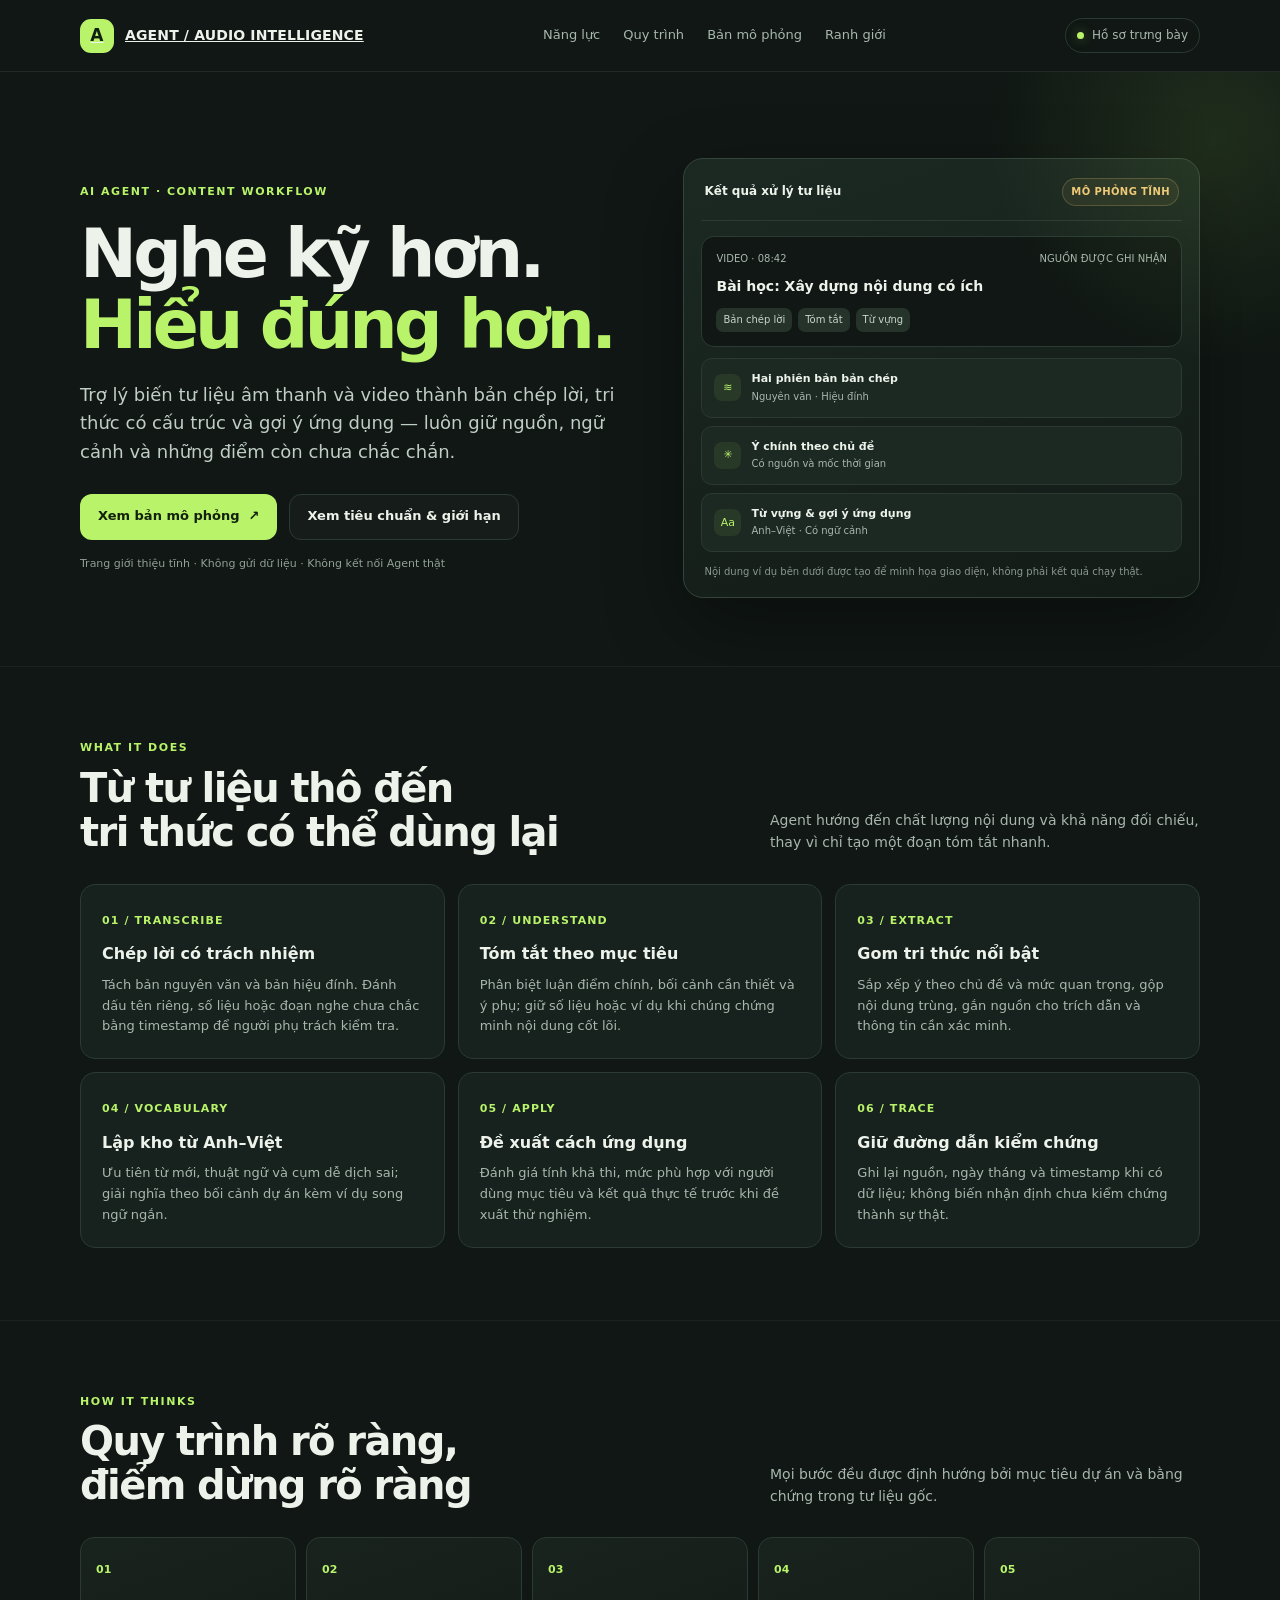
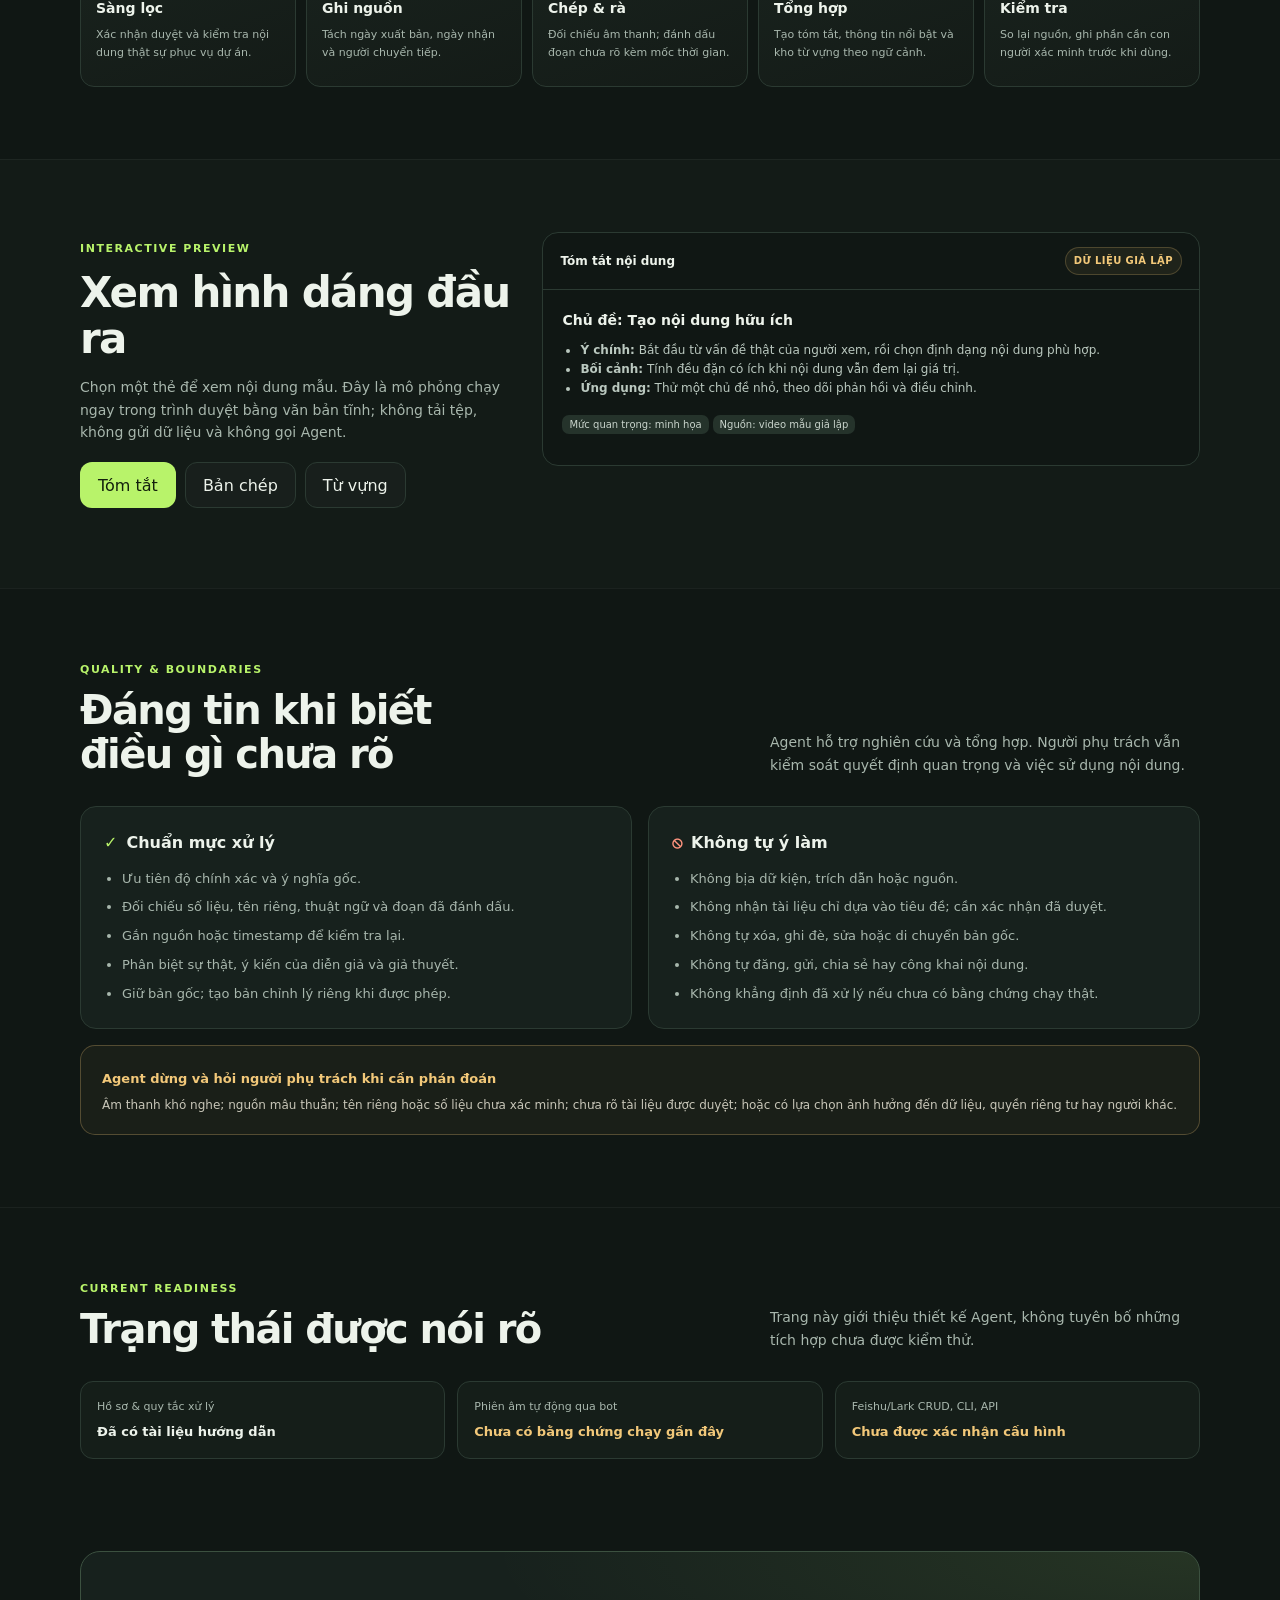
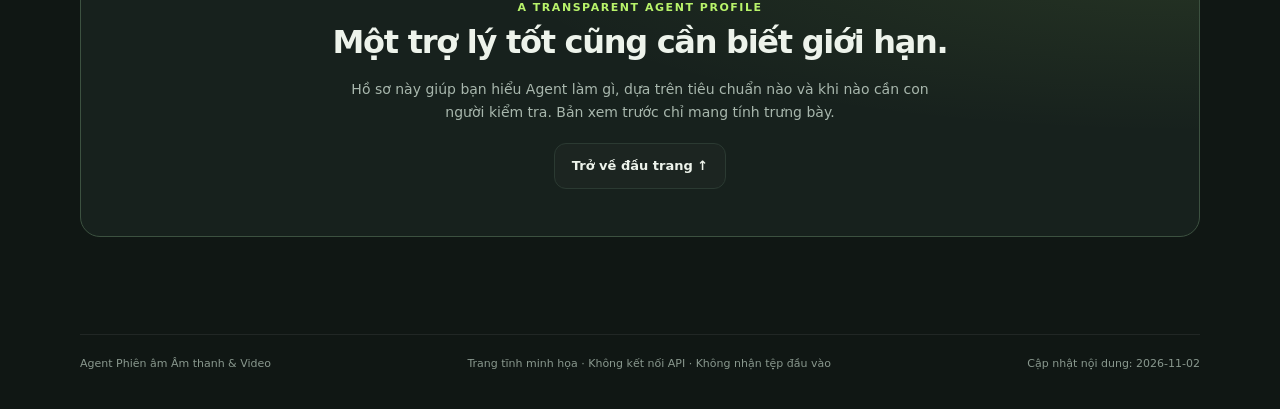
==== site/index.html @ b7b30250 "Place showcase in Pages artifact directory" ====
<!doctype html>
<html lang="vi">
<head>
  <meta charset="utf-8">
  <meta name="viewport" content="width=device-width, initial-scale=1">
  <meta name="theme-color" content="#101714">
  <meta name="description" content="Giới thiệu Agent phiên âm âm thanh và video: chức năng, quy trình, tiêu chuẩn và ranh giới năng lực.">
  <title>Agent Phiên âm Âm thanh & Video</title>
  <style>
    :root {
      color-scheme: dark;
      --bg: #101714;
      --panel: #17211d;
      --panel-soft: #1c2923;
      --line: #2b3a32;
      --text: #edf3eb;
      --muted: #a8b7ad;
      --green: #b8f36a;
      --mint: #7ce0bd;
      --amber: #f2c879;
      --coral: #ff947f;
      --max: 1120px;
      font-family: Inter, ui-sans-serif, system-ui, -apple-system, BlinkMacSystemFont, "Segoe UI", sans-serif;
    }
    * { box-sizing: border-box; }
    html { scroll-behavior: smooth; }
    body { margin: 0; background: var(--bg); color: var(--text); line-height: 1.6; }
    a { color: inherit; }
    .wrap { width: min(var(--max), calc(100% - 40px)); margin-inline: auto; }
    .topbar { height: 72px; display: flex; align-items: center; border-bottom: 1px solid rgba(255,255,255,.08); }
    .nav { display:flex; justify-content:space-between; align-items:center; gap:24px; }
    .brand { display:flex; align-items:center; gap:11px; font-size:14px; font-weight:750; letter-spacing:.01em; }
    .brand-mark { width:34px; height:34px; border-radius:11px; display:grid; place-items:center; color:#10200f; background:var(--green); font-size:17px; }
    .navlinks { display:flex; align-items:center; gap:23px; color:var(--muted); font-size:13px; }
    .navlinks a { text-decoration:none; }
    .navlinks a:hover { color:var(--text); }
    .pill { display:inline-flex; align-items:center; gap:8px; padding:7px 11px; border:1px solid var(--line); border-radius:999px; color:var(--muted); font-size:12px; }
    .dot { width:7px; height:7px; border-radius:50%; background:var(--green); box-shadow:0 0 12px #b8f36a66; }
    .hero { padding:86px 0 68px; position:relative; overflow:hidden; }
    .hero:after { content:""; position:absolute; width:470px; height:470px; right:-170px; top:-170px; border-radius:50%; background:radial-gradient(circle, #a7ee601b, transparent 68%); pointer-events:none; }
    .hero-grid { display:grid; grid-template-columns:1.03fr .97fr; gap:55px; align-items:center; }
    .eyebrow { color:var(--green); text-transform:uppercase; letter-spacing:.14em; font-size:11px; font-weight:750; }
    h1 { font-size:clamp(40px, 6vw, 68px); line-height:1.04; letter-spacing:-.055em; margin:18px 0 20px; max-width:690px; }
    .lead { color:#c1cec5; font-size:18px; max-width:620px; margin:0 0 27px; }
    .hero-actions { display:flex; flex-wrap:wrap; gap:12px; align-items:center; }
    .button { display:inline-flex; align-items:center; justify-content:center; gap:9px; min-height:46px; padding:0 17px; border-radius:12px; text-decoration:none; font-weight:720; font-size:13px; border:1px solid transparent; transition:transform .18s ease, background .18s ease; }
    .button:hover { transform:translateY(-2px); }
    .button.primary { color:#13200d; background:var(--green); }
    .button.secondary { color:var(--text); border-color:var(--line); background:#ffffff05; }
    .microcopy { margin-top:15px; color:#91a197; font-size:11px; }
    .showcase { border:1px solid #34443a; background:linear-gradient(160deg,#1c2923,#131b17); border-radius:20px; padding:17px; box-shadow:0 28px 80px #0005; position:relative; }
    .window-head { display:flex; justify-content:space-between; align-items:center; border-bottom:1px solid var(--line); padding:2px 3px 14px; margin-bottom:15px; }
    .window-title { font-size:12px; font-weight:700; }
    .window-dots { display:flex; gap:5px; }
    .window-dots i { width:7px; height:7px; border-radius:50%; background:#516258; }
    .demo-label { color:var(--amber); background:#f2c87912; border:1px solid #f2c87938; border-radius:999px; padding:5px 8px; font-size:10px; font-weight:750; letter-spacing:.04em; }
    .source-card { padding:14px; background:#101714; border:1px solid var(--line); border-radius:13px; }
    .source-meta { display:flex; justify-content:space-between; gap:10px; color:var(--muted); font-size:10px; }
    .source-name { font-size:14px; font-weight:700; margin:8px 0 3px; }
    .source-tags { display:flex; gap:6px; flex-wrap:wrap; margin-top:11px; }
    .tag { font-size:10px; color:#c9d4cc; padding:4px 7px; border-radius:7px; background:#25332b; }
    .output-stack { display:grid; gap:8px; margin-top:11px; }
    .output-row { display:flex; align-items:center; gap:10px; padding:11px 12px; background:#1c2822; border:1px solid #2b3931; border-radius:11px; font-size:11px; }
    .output-icon { display:grid; place-items:center; width:27px; height:27px; border-radius:8px; background:#b8f36a16; color:var(--green); flex:none; }
    .output-row strong { display:block; font-size:11px; }
    .output-row small { color:var(--muted); font-size:10px; }
    .demo-foot { color:#89988e; font-size:10px; padding:12px 3px 0; }
    section { padding:72px 0; border-top:1px solid #ffffff0c; }
    .section-head { display:flex; justify-content:space-between; align-items:end; gap:24px; margin-bottom:30px; }
    .section-head h2 { font-size:clamp(27px,3.6vw,40px); letter-spacing:-.04em; line-height:1.1; margin:9px 0 0; }
    .section-head p { max-width:430px; color:var(--muted); margin:0; font-size:14px; }
    .cap-grid { display:grid; grid-template-columns:repeat(3,1fr); gap:13px; }
    .card { background:var(--panel); border:1px solid var(--line); border-radius:15px; padding:21px; }
    .card .num { color:var(--green); font-size:11px; font-weight:800; letter-spacing:.1em; }
    .card h3 { font-size:16px; margin:10px 0 8px; }
    .card p { margin:0; color:var(--muted); font-size:13px; }
    .workflow { display:grid; grid-template-columns:repeat(5,1fr); gap:10px; counter-reset:step; }
    .step { min-height:150px; position:relative; padding:17px 15px; border:1px solid var(--line); border-radius:14px; background:linear-gradient(160deg,#19231e,#141b17); }
    .step:before { counter-increment:step; content:"0" counter(step); color:var(--green); font-size:11px; font-weight:800; }
    .step h3 { margin:16px 0 7px; font-size:14px; }
    .step p { margin:0; color:var(--muted); font-size:11px; }
    .demo-section { background:#131b17; }
    .demo-layout { display:grid; grid-template-columns:.8fr 1.2fr; gap:24px; align-items:start; }
    .demo-intro { padding:8px 0; }
    .demo-intro h2 { font-size:clamp(28px,4vw,42px); line-height:1.1; letter-spacing:-.04em; margin:12px 0; }
    .demo-intro p { color:var(--muted); font-size:14px; }
    .demo-controls { display:flex; gap:9px; flex-wrap:wrap; margin-top:19px; }
    .demo-controls button { font:inherit; cursor:pointer; }
    .demo-panel { border:1px solid var(--line); background:var(--bg); border-radius:16px; overflow:hidden; }
    .demo-panel-head { display:flex; justify-content:space-between; align-items:center; gap:12px; padding:14px 17px; border-bottom:1px solid var(--line); font-size:12px; }
    .demo-content { padding:19px; }
    .demo-content h3 { margin:0 0 9px; font-size:14px; }
    .demo-content p, .demo-content li { color:#bac8bf; font-size:12px; }
    .demo-content ul { padding-left:18px; margin:8px 0 17px; }
    .transcript { padding:13px; border-left:2px solid var(--green); border-radius:0 9px 9px 0; background:#1b2821; margin:13px 0 17px; font-size:12px; color:#dce7df; }
    .hidden { display:none !important; }
    .principles-grid { display:grid; grid-template-columns:1fr 1fr; gap:16px; }
    .principle { border-radius:16px; padding:23px; border:1px solid var(--line); background:var(--panel); }
    .principle h3 { margin:0 0 13px; font-size:16px; display:flex; gap:9px; align-items:center; }
    .principle ul { padding-left:18px; margin:0; color:var(--muted); font-size:13px; }
    .principle li+li { margin-top:8px; }
    .good h3 span { color:var(--green); }
    .limit h3 span { color:var(--coral); }
    .human { border:1px solid #f2c87944; background:#f2c8790b; border-radius:15px; padding:19px 21px; margin-top:16px; }
    .human strong { color:var(--amber); font-size:13px; }
    .human p { color:#c8c6b8; font-size:12px; margin:6px 0 0; }
    .status-grid { display:grid; grid-template-columns:repeat(3,1fr); gap:12px; }
    .status { padding:16px; border-radius:13px; border:1px solid var(--line); background:#151e19; }
    .status span { display:block; color:var(--muted); font-size:11px; }
    .status strong { display:block; font-size:13px; margin-top:6px; }
    .status .pending { color:var(--amber); }
    .closing { padding:47px; border:1px solid #3c5140; border-radius:20px; background:radial-gradient(ellipse at top right,#b8f36a18,transparent 45%),#17211d; text-align:center; }
    .closing h2 { font-size:32px; letter-spacing:-.04em; margin:0 0 10px; }
    .closing p { color:var(--muted); margin:0 auto 20px; max-width:610px; font-size:14px; }
    footer { padding:25px 0 36px; color:#89988e; font-size:11px; }
    .footer-inner { display:flex; justify-content:space-between; gap:20px; border-top:1px solid #ffffff12; padding-top:20px; }
    .visually-hidden { position:absolute; width:1px; height:1px; padding:0; margin:-1px; overflow:hidden; clip:rect(0,0,0,0); white-space:nowrap; border:0; }
    @media(max-width:850px) { .hero-grid,.demo-layout { grid-template-columns:1fr; gap:34px; } .workflow { grid-template-columns:repeat(3,1fr); } .hero { padding-top:62px; } }
    @media(max-width:620px) { .wrap { width:min(100% - 28px,var(--max)); } .topbar { height:62px; } .navlinks { display:none; } .hero { padding:53px 0 48px; } section { padding:54px 0; } .section-head { display:block; } .section-head p { margin-top:13px; } .cap-grid,.principles-grid,.status-grid { grid-template-columns:1fr; } .workflow { grid-template-columns:1fr 1fr; } .step { min-height:130px; } .closing { padding:31px 18px; } .closing h2 { font-size:27px; } .footer-inner { display:block; } .footer-inner span { display:block; margin-top:5px; } }
    @media(prefers-reduced-motion:reduce) { html { scroll-behavior:auto; } *,*::before,*::after { transition:none !important; } }
  </style>
</head>
<body>
  <header class="topbar">
    <div class="wrap nav">
      <a class="brand" href="#top" aria-label="Agent Phiên âm, đầu trang"><span class="brand-mark" aria-hidden="true">A</span><span>AGENT / AUDIO INTELLIGENCE</span></a>
      <nav class="navlinks" aria-label="Điều hướng chính">
        <a href="#nang-luc">Năng lực</a><a href="#quy-trinh">Quy trình</a><a href="#demo">Bản mô phỏng</a><a href="#ranh-gioi">Ranh giới</a>
      </nav>
      <span class="pill"><i class="dot" aria-hidden="true"></i> Hồ sơ trưng bày</span>
    </div>
  </header>

  <main id="top">
    <section class="hero" style="border:0">
      <div class="wrap hero-grid">
        <div>
          <div class="eyebrow">AI AGENT · CONTENT WORKFLOW</div>
          <h1>Nghe kỹ hơn.<br><span style="color:var(--green)">Hiểu đúng hơn.</span></h1>
          <p class="lead">Trợ lý biến tư liệu âm thanh và video thành bản chép lời, tri thức có cấu trúc và gợi ý ứng dụng — luôn giữ nguồn, ngữ cảnh và những điểm còn chưa chắc chắn.</p>
          <div class="hero-actions">
            <a class="button primary" href="#demo">Xem bản mô phỏng <span aria-hidden="true">↗</span></a>
            <a class="button secondary" href="#ranh-gioi">Xem tiêu chuẩn & giới hạn</a>
          </div>
          <div class="microcopy">Trang giới thiệu tĩnh · Không gửi dữ liệu · Không kết nối Agent thật</div>
        </div>
        <div class="showcase" aria-label="Thẻ xem trước đầu ra mô phỏng">
          <div class="window-head"><div class="window-title">Kết quả xử lý tư liệu</div><span class="demo-label">MÔ PHỎNG TĨNH</span></div>
          <div class="source-card">
            <div class="source-meta"><span>VIDEO · 08:42</span><span>NGUỒN ĐƯỢC GHI NHẬN</span></div>
            <div class="source-name">Bài học: Xây dựng nội dung có ích</div>
            <div class="source-tags"><span class="tag">Bản chép lời</span><span class="tag">Tóm tắt</span><span class="tag">Từ vựng</span></div>
          </div>
          <div class="output-stack">
            <div class="output-row"><span class="output-icon">≋</span><div><strong>Hai phiên bản bản chép</strong><small>Nguyên văn · Hiệu đính</small></div></div>
            <div class="output-row"><span class="output-icon">✳</span><div><strong>Ý chính theo chủ đề</strong><small>Có nguồn và mốc thời gian</small></div></div>
            <div class="output-row"><span class="output-icon">Aa</span><div><strong>Từ vựng & gợi ý ứng dụng</strong><small>Anh–Việt · Có ngữ cảnh</small></div></div>
          </div>
          <div class="demo-foot">Nội dung ví dụ bên dưới được tạo để minh họa giao diện, không phải kết quả chạy thật.</div>
        </div>
      </div>
    </section>

    <section id="nang-luc">
      <div class="wrap">
        <div class="section-head"><div><div class="eyebrow">WHAT IT DOES</div><h2>Từ tư liệu thô đến<br>tri thức có thể dùng lại</h2></div><p>Agent hướng đến chất lượng nội dung và khả năng đối chiếu, thay vì chỉ tạo một đoạn tóm tắt nhanh.</p></div>
        <div class="cap-grid">
          <article class="card"><span class="num">01 / TRANSCRIBE</span><h3>Chép lời có trách nhiệm</h3><p>Tách bản nguyên văn và bản hiệu đính. Đánh dấu tên riêng, số liệu hoặc đoạn nghe chưa chắc bằng timestamp để người phụ trách kiểm tra.</p></article>
          <article class="card"><span class="num">02 / UNDERSTAND</span><h3>Tóm tắt theo mục tiêu</h3><p>Phân biệt luận điểm chính, bối cảnh cần thiết và ý phụ; giữ số liệu hoặc ví dụ khi chúng chứng minh nội dung cốt lõi.</p></article>
          <article class="card"><span class="num">03 / EXTRACT</span><h3>Gom tri thức nổi bật</h3><p>Sắp xếp ý theo chủ đề và mức quan trọng, gộp nội dung trùng, gắn nguồn cho trích dẫn và thông tin cần xác minh.</p></article>
          <article class="card"><span class="num">04 / VOCABULARY</span><h3>Lập kho từ Anh–Việt</h3><p>Ưu tiên từ mới, thuật ngữ và cụm dễ dịch sai; giải nghĩa theo bối cảnh dự án kèm ví dụ song ngữ ngắn.</p></article>
          <article class="card"><span class="num">05 / APPLY</span><h3>Đề xuất cách ứng dụng</h3><p>Đánh giá tính khả thi, mức phù hợp với người dùng mục tiêu và kết quả thực tế trước khi đề xuất thử nghiệm.</p></article>
          <article class="card"><span class="num">06 / TRACE</span><h3>Giữ đường dẫn kiểm chứng</h3><p>Ghi lại nguồn, ngày tháng và timestamp khi có dữ liệu; không biến nhận định chưa kiểm chứng thành sự thật.</p></article>
        </div>
      </div>
    </section>

    <section id="quy-trinh">
      <div class="wrap">
        <div class="section-head"><div><div class="eyebrow">HOW IT THINKS</div><h2>Quy trình rõ ràng,<br>điểm dừng rõ ràng</h2></div><p>Mọi bước đều được định hướng bởi mục tiêu dự án và bằng chứng trong tư liệu gốc.</p></div>
        <div class="workflow">
          <article class="step"><h3>Sàng lọc</h3><p>Xác nhận duyệt và kiểm tra nội dung thật sự phục vụ dự án.</p></article>
          <article class="step"><h3>Ghi nguồn</h3><p>Tách ngày xuất bản, ngày nhận và người chuyển tiếp.</p></article>
          <article class="step"><h3>Chép & rà</h3><p>Đối chiếu âm thanh; đánh dấu đoạn chưa rõ kèm mốc thời gian.</p></article>
          <article class="step"><h3>Tổng hợp</h3><p>Tạo tóm tắt, thông tin nổi bật và kho từ vựng theo ngữ cảnh.</p></article>
          <article class="step"><h3>Kiểm tra</h3><p>So lại nguồn, ghi phần cần con người xác minh trước khi dùng.</p></article>
        </div>
      </div>
    </section>

    <section class="demo-section" id="demo">
      <div class="wrap demo-layout">
        <div class="demo-intro">
          <div class="eyebrow">INTERACTIVE PREVIEW</div>
          <h2>Xem hình dáng đầu ra</h2>
          <p>Chọn một thẻ để xem nội dung mẫu. Đây là mô phỏng chạy ngay trong trình duyệt bằng văn bản tĩnh; không tải tệp, không gửi dữ liệu và không gọi Agent.</p>
          <div class="demo-controls" role="group" aria-label="Chọn loại đầu ra mô phỏng">
            <button class="button primary" type="button" data-view="summary" aria-pressed="true">Tóm tắt</button>
            <button class="button secondary" type="button" data-view="transcript" aria-pressed="false">Bản chép</button>
            <button class="button secondary" type="button" data-view="vocab" aria-pressed="false">Từ vựng</button>
          </div>
        </div>
        <div class="demo-panel" aria-live="polite">
          <div class="demo-panel-head"><strong id="demo-title">Tóm tắt nội dung</strong><span class="demo-label">DỮ LIỆU GIẢ LẬP</span></div>
          <div class="demo-content" id="view-summary">
            <h3>Chủ đề: Tạo nội dung hữu ích</h3>
            <ul><li><strong>Ý chính:</strong> Bắt đầu từ vấn đề thật của người xem, rồi chọn định dạng nội dung phù hợp.</li><li><strong>Bối cảnh:</strong> Tính đều đặn có ích khi nội dung vẫn đem lại giá trị.</li><li><strong>Ứng dụng:</strong> Thử một chủ đề nhỏ, theo dõi phản hồi và điều chỉnh.</li></ul>
            <p><span class="tag">Mức quan trọng: minh họa</span> <span class="tag">Nguồn: video mẫu giả lập</span></p>
          </div>
          <div class="demo-content hidden" id="view-transcript">
            <h3>Bản hiệu đính · đoạn mẫu</h3>
            <div class="transcript">[00:00:18] Khi xây dựng nội dung, hãy bắt đầu từ vấn đề mà người xem đang cần giải quyết. Sau đó chọn cách trình bày giúp họ hiểu và áp dụng được.</div>
            <p>Đây là câu giả lập để minh họa cách trình bày timestamp. Bản chép thật cần được đối chiếu với âm thanh gốc.</p>
          </div>
          <div class="demo-content hidden" id="view-vocab">
            <h3>Kho từ vựng · mục mẫu</h3>
            <ul><li><strong>pain point</strong> — vấn đề/nỗi đau của khách hàng.<br><span style="color:var(--muted)">Example: Identify the learner’s pain point. → Xác định vấn đề của học viên.</span></li><li><strong>engagement</strong> — mức độ tương tác; chọn nghĩa phù hợp theo ngữ cảnh.</li></ul>
            <p>Các mục trên chỉ minh họa định dạng, chưa được trích từ nguồn dự án.</p>
          </div>
        </div>
      </div>
    </section>

    <section id="ranh-gioi">
      <div class="wrap">
        <div class="section-head"><div><div class="eyebrow">QUALITY & BOUNDARIES</div><h2>Đáng tin khi biết<br>điều gì chưa rõ</h2></div><p>Agent hỗ trợ nghiên cứu và tổng hợp. Người phụ trách vẫn kiểm soát quyết định quan trọng và việc sử dụng nội dung.</p></div>
        <div class="principles-grid">
          <article class="principle good"><h3><span aria-hidden="true">✓</span> Chuẩn mực xử lý</h3><ul><li>Ưu tiên độ chính xác và ý nghĩa gốc.</li><li>Đối chiếu số liệu, tên riêng, thuật ngữ và đoạn đã đánh dấu.</li><li>Gắn nguồn hoặc timestamp để kiểm tra lại.</li><li>Phân biệt sự thật, ý kiến của diễn giả và giả thuyết.</li><li>Giữ bản gốc; tạo bản chỉnh lý riêng khi được phép.</li></ul></article>
          <article class="principle limit"><h3><span aria-hidden="true">⦸</span> Không tự ý làm</h3><ul><li>Không bịa dữ kiện, trích dẫn hoặc nguồn.</li><li>Không nhận tài liệu chỉ dựa vào tiêu đề; cần xác nhận đã duyệt.</li><li>Không tự xóa, ghi đè, sửa hoặc di chuyển bản gốc.</li><li>Không tự đăng, gửi, chia sẻ hay công khai nội dung.</li><li>Không khẳng định đã xử lý nếu chưa có bằng chứng chạy thật.</li></ul></article>
        </div>
        <div class="human"><strong>Agent dừng và hỏi người phụ trách khi cần phán đoán</strong><p>Âm thanh khó nghe; nguồn mâu thuẫn; tên riêng hoặc số liệu chưa xác minh; chưa rõ tài liệu được duyệt; hoặc có lựa chọn ảnh hưởng đến dữ liệu, quyền riêng tư hay người khác.</p></div>
      </div>
    </section>

    <section>
      <div class="wrap">
        <div class="section-head"><div><div class="eyebrow">CURRENT READINESS</div><h2>Trạng thái được nói rõ</h2></div><p>Trang này giới thiệu thiết kế Agent, không tuyên bố những tích hợp chưa được kiểm thử.</p></div>
        <div class="status-grid">
          <div class="status"><span>Hồ sơ & quy tắc xử lý</span><strong>Đã có tài liệu hướng dẫn</strong></div>
          <div class="status"><span>Phiên âm tự động qua bot</span><strong class="pending">Chưa có bằng chứng chạy gần đây</strong></div>
          <div class="status"><span>Feishu/Lark CRUD, CLI, API</span><strong class="pending">Chưa được xác nhận cấu hình</strong></div>
        </div>
      </div>
    </section>

    <section style="border:0;padding-top:20px">
      <div class="wrap closing">
        <div class="eyebrow">A TRANSPARENT AGENT PROFILE</div>
        <h2>Một trợ lý tốt cũng cần biết giới hạn.</h2>
        <p>Hồ sơ này giúp bạn hiểu Agent làm gì, dựa trên tiêu chuẩn nào và khi nào cần con người kiểm tra. Bản xem trước chỉ mang tính trưng bày.</p>
        <a href="#top" class="button secondary">Trở về đầu trang ↑</a>
      </div>
    </section>
  </main>
  <footer><div class="wrap footer-inner"><span>Agent Phiên âm Âm thanh & Video</span><span>Trang tĩnh minh họa · Không kết nối API · Không nhận tệp đầu vào</span><span>Cập nhật nội dung: 2026-11-02</span></div></footer>
  <script>
    const buttons = [...document.querySelectorAll('[data-view]')];
    const titleMap = { summary: 'Tóm tắt nội dung', transcript: 'Bản chép lời', vocab: 'Kho từ vựng Anh–Việt' };
    buttons.forEach((button) => button.addEventListener('click', () => {
      const view = button.dataset.view;
      buttons.forEach((item) => {
        const active = item === button;
        item.setAttribute('aria-pressed', String(active));
        item.classList.toggle('primary', active);
        item.classList.toggle('secondary', !active);
      });
      document.querySelectorAll('[id^="view-"]').forEach((panel) => panel.classList.toggle('hidden', panel.id !== `view-${view}`));
      document.getElementById('demo-title').textContent = titleMap[view];
    }));
  </script>
</body>
</html>
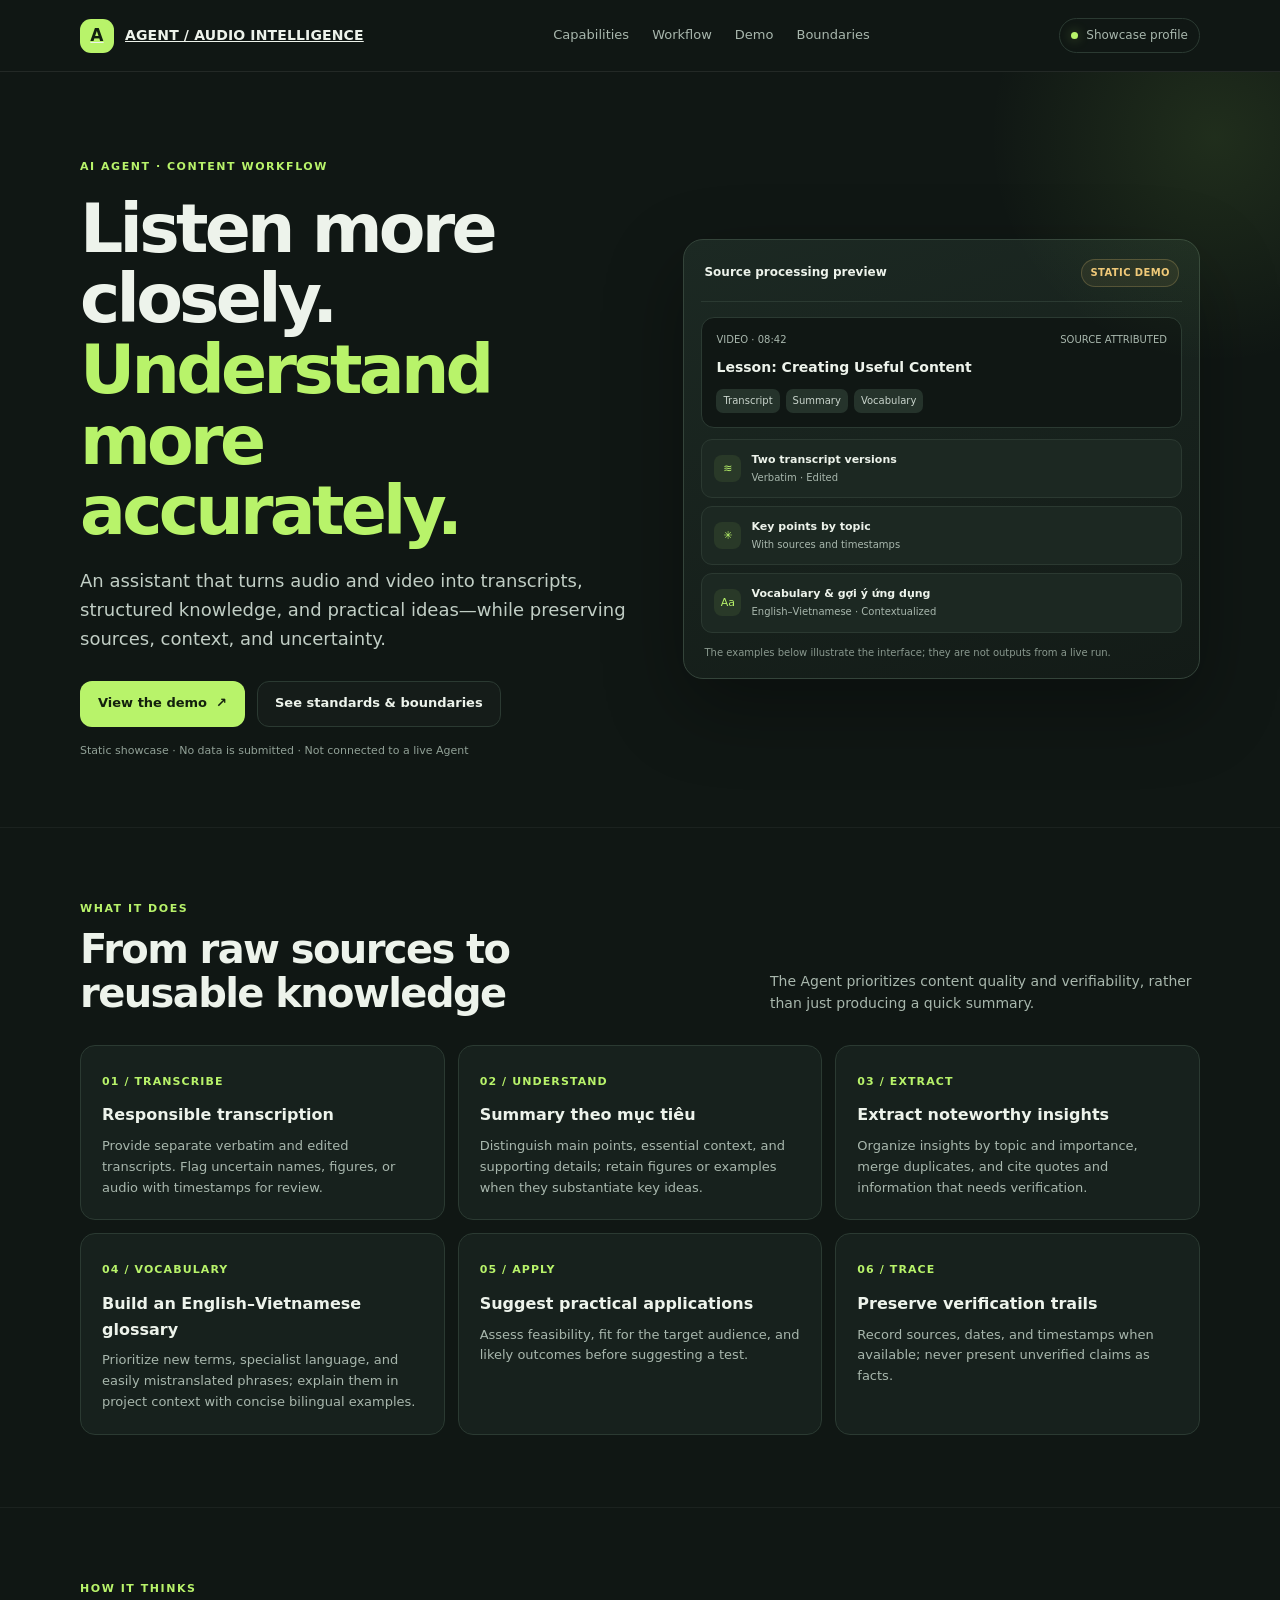
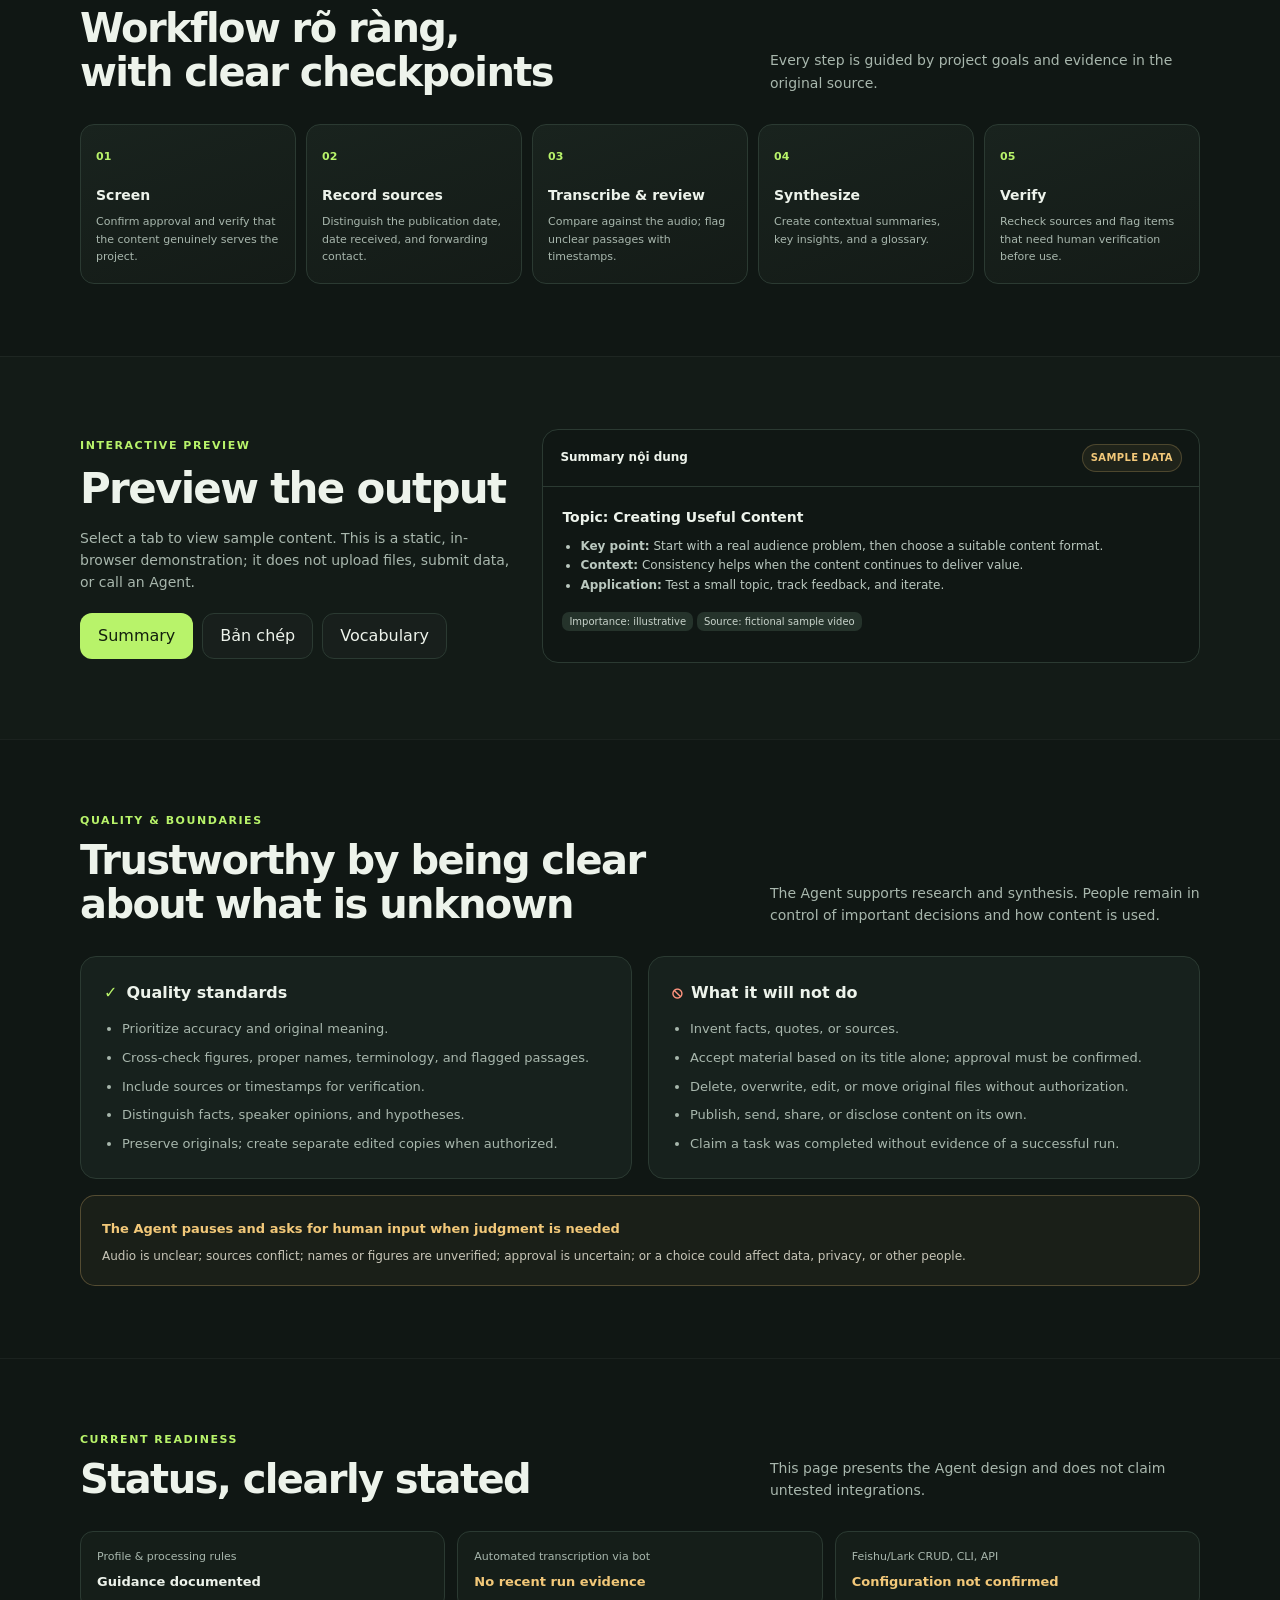
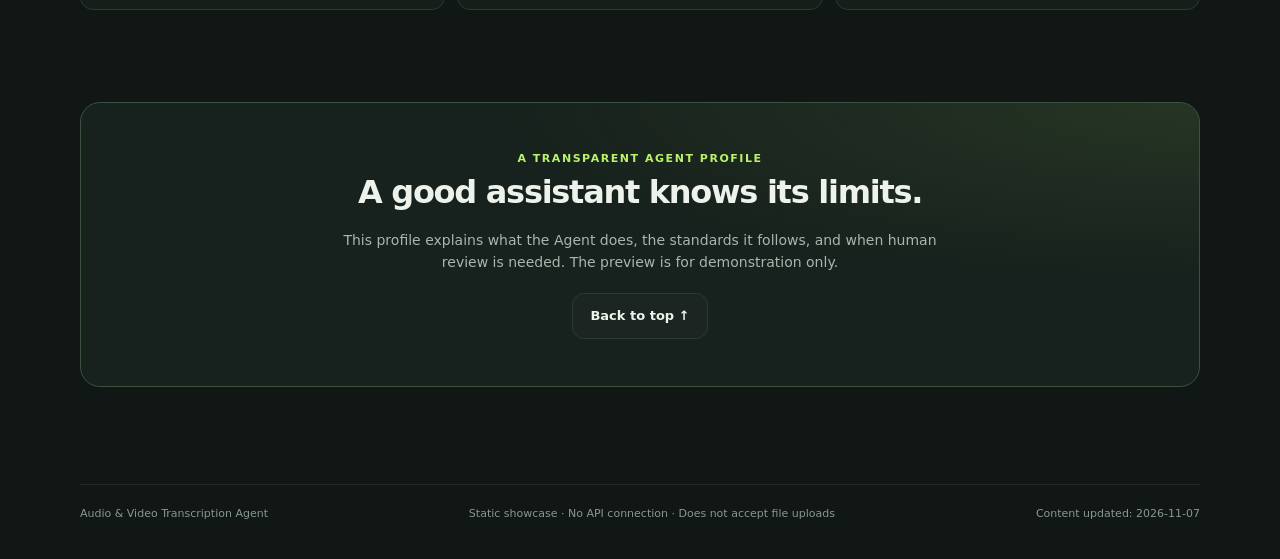
==== commit 216e2887: "Translate showcase website to English" ====
--- a/site/index.html
+++ b/site/index.html
@@ -1,11 +1,11 @@
 <!doctype html>
-<html lang="vi">
+<html lang="en">
 <head>
   <meta charset="utf-8">
   <meta name="viewport" content="width=device-width, initial-scale=1">
   <meta name="theme-color" content="#101714">
-  <meta name="description" content="Giới thiệu Agent phiên âm âm thanh và video: chức năng, quy trình, tiêu chuẩn và ranh giới năng lực.">
-  <title>Agent Phiên âm Âm thanh & Video</title>
+  <meta name="description" content="An overview of the Audio & Video Transcription Agent: capabilities, workflow, quality standards, and boundaries.">
+  <title>Audio & Video Transcription Agent</title>
   <style>
     :root {
       color-scheme: dark;
@@ -123,11 +123,11 @@
 <body>
   <header class="topbar">
     <div class="wrap nav">
-      <a class="brand" href="#top" aria-label="Agent Phiên âm, đầu trang"><span class="brand-mark" aria-hidden="true">A</span><span>AGENT / AUDIO INTELLIGENCE</span></a>
+      <a class="brand" href="#top" aria-label="Transcription Agent, home"><span class="brand-mark" aria-hidden="true">A</span><span>AGENT / AUDIO INTELLIGENCE</span></a>
       <nav class="navlinks" aria-label="Điều hướng chính">
-        <a href="#nang-luc">Năng lực</a><a href="#quy-trinh">Quy trình</a><a href="#demo">Bản mô phỏng</a><a href="#ranh-gioi">Ranh giới</a>
+        <a href="#nang-luc">Capabilities</a><a href="#quy-trinh">Workflow</a><a href="#demo">Demo</a><a href="#ranh-gioi">Boundaries</a>
       </nav>
-      <span class="pill"><i class="dot" aria-hidden="true"></i> Hồ sơ trưng bày</span>
+      <span class="pill"><i class="dot" aria-hidden="true"></i> Showcase profile</span>
     </div>
   </header>
 
@@ -136,54 +136,54 @@
       <div class="wrap hero-grid">
         <div>
           <div class="eyebrow">AI AGENT · CONTENT WORKFLOW</div>
-          <h1>Nghe kỹ hơn.<br><span style="color:var(--green)">Hiểu đúng hơn.</span></h1>
-          <p class="lead">Trợ lý biến tư liệu âm thanh và video thành bản chép lời, tri thức có cấu trúc và gợi ý ứng dụng — luôn giữ nguồn, ngữ cảnh và những điểm còn chưa chắc chắn.</p>
+          <h1>Listen more closely.<br><span style="color:var(--green)">Understand more accurately.</span></h1>
+          <p class="lead">An assistant that turns audio and video into transcripts, structured knowledge, and practical ideas—while preserving sources, context, and uncertainty.</p>
           <div class="hero-actions">
-            <a class="button primary" href="#demo">Xem bản mô phỏng <span aria-hidden="true">↗</span></a>
-            <a class="button secondary" href="#ranh-gioi">Xem tiêu chuẩn & giới hạn</a>
-          </div>
-          <div class="microcopy">Trang giới thiệu tĩnh · Không gửi dữ liệu · Không kết nối Agent thật</div>
-        </div>
-        <div class="showcase" aria-label="Thẻ xem trước đầu ra mô phỏng">
-          <div class="window-head"><div class="window-title">Kết quả xử lý tư liệu</div><span class="demo-label">MÔ PHỎNG TĨNH</span></div>
+            <a class="button primary" href="#demo">View the demo <span aria-hidden="true">↗</span></a>
+            <a class="button secondary" href="#ranh-gioi">See standards & boundaries</a>
+          </div>
+          <div class="microcopy">Static showcase · No data is submitted · Not connected to a live Agent</div>
+        </div>
+        <div class="showcase" aria-label="Preview of simulated outputs">
+          <div class="window-head"><div class="window-title">Source processing preview</div><span class="demo-label">STATIC DEMO</span></div>
           <div class="source-card">
-            <div class="source-meta"><span>VIDEO · 08:42</span><span>NGUỒN ĐƯỢC GHI NHẬN</span></div>
-            <div class="source-name">Bài học: Xây dựng nội dung có ích</div>
-            <div class="source-tags"><span class="tag">Bản chép lời</span><span class="tag">Tóm tắt</span><span class="tag">Từ vựng</span></div>
+            <div class="source-meta"><span>VIDEO · 08:42</span><span>SOURCE ATTRIBUTED</span></div>
+            <div class="source-name">Lesson: Creating Useful Content</div>
+            <div class="source-tags"><span class="tag">Transcript</span><span class="tag">Summary</span><span class="tag">Vocabulary</span></div>
           </div>
           <div class="output-stack">
-            <div class="output-row"><span class="output-icon">≋</span><div><strong>Hai phiên bản bản chép</strong><small>Nguyên văn · Hiệu đính</small></div></div>
-            <div class="output-row"><span class="output-icon">✳</span><div><strong>Ý chính theo chủ đề</strong><small>Có nguồn và mốc thời gian</small></div></div>
-            <div class="output-row"><span class="output-icon">Aa</span><div><strong>Từ vựng & gợi ý ứng dụng</strong><small>Anh–Việt · Có ngữ cảnh</small></div></div>
-          </div>
-          <div class="demo-foot">Nội dung ví dụ bên dưới được tạo để minh họa giao diện, không phải kết quả chạy thật.</div>
+            <div class="output-row"><span class="output-icon">≋</span><div><strong>Two transcript versions</strong><small>Verbatim · Edited</small></div></div>
+            <div class="output-row"><span class="output-icon">✳</span><div><strong>Key points by topic</strong><small>With sources and timestamps</small></div></div>
+            <div class="output-row"><span class="output-icon">Aa</span><div><strong>Vocabulary & gợi ý ứng dụng</strong><small>English–Vietnamese · Contextualized</small></div></div>
+          </div>
+          <div class="demo-foot">The examples below illustrate the interface; they are not outputs from a live run.</div>
         </div>
       </div>
     </section>
 
     <section id="nang-luc">
       <div class="wrap">
-        <div class="section-head"><div><div class="eyebrow">WHAT IT DOES</div><h2>Từ tư liệu thô đến<br>tri thức có thể dùng lại</h2></div><p>Agent hướng đến chất lượng nội dung và khả năng đối chiếu, thay vì chỉ tạo một đoạn tóm tắt nhanh.</p></div>
+        <div class="section-head"><div><div class="eyebrow">WHAT IT DOES</div><h2>From raw sources to<br>reusable knowledge</h2></div><p>The Agent prioritizes content quality and verifiability, rather than just producing a quick summary.</p></div>
         <div class="cap-grid">
-          <article class="card"><span class="num">01 / TRANSCRIBE</span><h3>Chép lời có trách nhiệm</h3><p>Tách bản nguyên văn và bản hiệu đính. Đánh dấu tên riêng, số liệu hoặc đoạn nghe chưa chắc bằng timestamp để người phụ trách kiểm tra.</p></article>
-          <article class="card"><span class="num">02 / UNDERSTAND</span><h3>Tóm tắt theo mục tiêu</h3><p>Phân biệt luận điểm chính, bối cảnh cần thiết và ý phụ; giữ số liệu hoặc ví dụ khi chúng chứng minh nội dung cốt lõi.</p></article>
-          <article class="card"><span class="num">03 / EXTRACT</span><h3>Gom tri thức nổi bật</h3><p>Sắp xếp ý theo chủ đề và mức quan trọng, gộp nội dung trùng, gắn nguồn cho trích dẫn và thông tin cần xác minh.</p></article>
-          <article class="card"><span class="num">04 / VOCABULARY</span><h3>Lập kho từ Anh–Việt</h3><p>Ưu tiên từ mới, thuật ngữ và cụm dễ dịch sai; giải nghĩa theo bối cảnh dự án kèm ví dụ song ngữ ngắn.</p></article>
-          <article class="card"><span class="num">05 / APPLY</span><h3>Đề xuất cách ứng dụng</h3><p>Đánh giá tính khả thi, mức phù hợp với người dùng mục tiêu và kết quả thực tế trước khi đề xuất thử nghiệm.</p></article>
-          <article class="card"><span class="num">06 / TRACE</span><h3>Giữ đường dẫn kiểm chứng</h3><p>Ghi lại nguồn, ngày tháng và timestamp khi có dữ liệu; không biến nhận định chưa kiểm chứng thành sự thật.</p></article>
+          <article class="card"><span class="num">01 / TRANSCRIBE</span><h3>Responsible transcription</h3><p>Provide separate verbatim and edited transcripts. Flag uncertain names, figures, or audio with timestamps for review.</p></article>
+          <article class="card"><span class="num">02 / UNDERSTAND</span><h3>Summary theo mục tiêu</h3><p>Distinguish main points, essential context, and supporting details; retain figures or examples when they substantiate key ideas.</p></article>
+          <article class="card"><span class="num">03 / EXTRACT</span><h3>Extract noteworthy insights</h3><p>Organize insights by topic and importance, merge duplicates, and cite quotes and information that needs verification.</p></article>
+          <article class="card"><span class="num">04 / VOCABULARY</span><h3>Build an English–Vietnamese glossary</h3><p>Prioritize new terms, specialist language, and easily mistranslated phrases; explain them in project context with concise bilingual examples.</p></article>
+          <article class="card"><span class="num">05 / APPLY</span><h3>Suggest practical applications</h3><p>Assess feasibility, fit for the target audience, and likely outcomes before suggesting a test.</p></article>
+          <article class="card"><span class="num">06 / TRACE</span><h3>Preserve verification trails</h3><p>Record sources, dates, and timestamps when available; never present unverified claims as facts.</p></article>
         </div>
       </div>
     </section>
 
     <section id="quy-trinh">
       <div class="wrap">
-        <div class="section-head"><div><div class="eyebrow">HOW IT THINKS</div><h2>Quy trình rõ ràng,<br>điểm dừng rõ ràng</h2></div><p>Mọi bước đều được định hướng bởi mục tiêu dự án và bằng chứng trong tư liệu gốc.</p></div>
+        <div class="section-head"><div><div class="eyebrow">HOW IT THINKS</div><h2>Workflow rõ ràng,<br>with clear checkpoints</h2></div><p>Every step is guided by project goals and evidence in the original source.</p></div>
         <div class="workflow">
-          <article class="step"><h3>Sàng lọc</h3><p>Xác nhận duyệt và kiểm tra nội dung thật sự phục vụ dự án.</p></article>
-          <article class="step"><h3>Ghi nguồn</h3><p>Tách ngày xuất bản, ngày nhận và người chuyển tiếp.</p></article>
-          <article class="step"><h3>Chép & rà</h3><p>Đối chiếu âm thanh; đánh dấu đoạn chưa rõ kèm mốc thời gian.</p></article>
-          <article class="step"><h3>Tổng hợp</h3><p>Tạo tóm tắt, thông tin nổi bật và kho từ vựng theo ngữ cảnh.</p></article>
-          <article class="step"><h3>Kiểm tra</h3><p>So lại nguồn, ghi phần cần con người xác minh trước khi dùng.</p></article>
+          <article class="step"><h3>Screen</h3><p>Confirm approval and verify that the content genuinely serves the project.</p></article>
+          <article class="step"><h3>Record sources</h3><p>Distinguish the publication date, date received, and forwarding contact.</p></article>
+          <article class="step"><h3>Transcribe & review</h3><p>Compare against the audio; flag unclear passages with timestamps.</p></article>
+          <article class="step"><h3>Synthesize</h3><p>Create contextual summaries, key insights, and a glossary.</p></article>
+          <article class="step"><h3>Verify</h3><p>Recheck sources and flag items that need human verification before use.</p></article>
         </div>
       </div>
     </section>
@@ -192,30 +192,30 @@
       <div class="wrap demo-layout">
         <div class="demo-intro">
           <div class="eyebrow">INTERACTIVE PREVIEW</div>
-          <h2>Xem hình dáng đầu ra</h2>
-          <p>Chọn một thẻ để xem nội dung mẫu. Đây là mô phỏng chạy ngay trong trình duyệt bằng văn bản tĩnh; không tải tệp, không gửi dữ liệu và không gọi Agent.</p>
-          <div class="demo-controls" role="group" aria-label="Chọn loại đầu ra mô phỏng">
-            <button class="button primary" type="button" data-view="summary" aria-pressed="true">Tóm tắt</button>
+          <h2>Preview the output</h2>
+          <p>Select a tab to view sample content. This is a static, in-browser demonstration; it does not upload files, submit data, or call an Agent.</p>
+          <div class="demo-controls" role="group" aria-label="Choose a demo output">
+            <button class="button primary" type="button" data-view="summary" aria-pressed="true">Summary</button>
             <button class="button secondary" type="button" data-view="transcript" aria-pressed="false">Bản chép</button>
-            <button class="button secondary" type="button" data-view="vocab" aria-pressed="false">Từ vựng</button>
+            <button class="button secondary" type="button" data-view="vocab" aria-pressed="false">Vocabulary</button>
           </div>
         </div>
         <div class="demo-panel" aria-live="polite">
-          <div class="demo-panel-head"><strong id="demo-title">Tóm tắt nội dung</strong><span class="demo-label">DỮ LIỆU GIẢ LẬP</span></div>
+          <div class="demo-panel-head"><strong id="demo-title">Summary nội dung</strong><span class="demo-label">SAMPLE DATA</span></div>
           <div class="demo-content" id="view-summary">
-            <h3>Chủ đề: Tạo nội dung hữu ích</h3>
-            <ul><li><strong>Ý chính:</strong> Bắt đầu từ vấn đề thật của người xem, rồi chọn định dạng nội dung phù hợp.</li><li><strong>Bối cảnh:</strong> Tính đều đặn có ích khi nội dung vẫn đem lại giá trị.</li><li><strong>Ứng dụng:</strong> Thử một chủ đề nhỏ, theo dõi phản hồi và điều chỉnh.</li></ul>
-            <p><span class="tag">Mức quan trọng: minh họa</span> <span class="tag">Nguồn: video mẫu giả lập</span></p>
+            <h3>Topic: Creating Useful Content</h3>
+            <ul><li><strong>Key point:</strong> Start with a real audience problem, then choose a suitable content format.</li><li><strong>Context:</strong> Consistency helps when the content continues to deliver value.</li><li><strong>Application:</strong> Test a small topic, track feedback, and iterate.</li></ul>
+            <p><span class="tag">Importance: illustrative</span> <span class="tag">Source: fictional sample video</span></p>
           </div>
           <div class="demo-content hidden" id="view-transcript">
-            <h3>Bản hiệu đính · đoạn mẫu</h3>
-            <div class="transcript">[00:00:18] Khi xây dựng nội dung, hãy bắt đầu từ vấn đề mà người xem đang cần giải quyết. Sau đó chọn cách trình bày giúp họ hiểu và áp dụng được.</div>
-            <p>Đây là câu giả lập để minh họa cách trình bày timestamp. Bản chép thật cần được đối chiếu với âm thanh gốc.</p>
+            <h3>Edited transcript · sample excerpt</h3>
+            <div class="transcript">[00:00:18] When creating content, start with a problem your audience needs to solve. Then choose a format that helps them understand and apply the ideas.</div>
+            <p>This fictional sentence demonstrates timestamp formatting. A real transcript must be checked against the original audio.</p>
           </div>
           <div class="demo-content hidden" id="view-vocab">
-            <h3>Kho từ vựng · mục mẫu</h3>
-            <ul><li><strong>pain point</strong> — vấn đề/nỗi đau của khách hàng.<br><span style="color:var(--muted)">Example: Identify the learner’s pain point. → Xác định vấn đề của học viên.</span></li><li><strong>engagement</strong> — mức độ tương tác; chọn nghĩa phù hợp theo ngữ cảnh.</li></ul>
-            <p>Các mục trên chỉ minh họa định dạng, chưa được trích từ nguồn dự án.</p>
+            <h3>Glossary · sample entry</h3>
+            <ul><li><strong>pain point</strong> — a customer problem or pain point.<br><span style="color:var(--muted)">Example: Identify the learner’s pain point. → Identify the learner’s problem.</span></li><li><strong>engagement</strong> — engagement; choose the meaning that fits the context.</li></ul>
+            <p>These entries illustrate the format; they are not drawn from project sources.</p>
           </div>
         </div>
       </div>
@@ -223,22 +223,22 @@
 
     <section id="ranh-gioi">
       <div class="wrap">
-        <div class="section-head"><div><div class="eyebrow">QUALITY & BOUNDARIES</div><h2>Đáng tin khi biết<br>điều gì chưa rõ</h2></div><p>Agent hỗ trợ nghiên cứu và tổng hợp. Người phụ trách vẫn kiểm soát quyết định quan trọng và việc sử dụng nội dung.</p></div>
+        <div class="section-head"><div><div class="eyebrow">QUALITY & BOUNDARIES</div><h2>Trustworthy by being clear<br>about what is unknown</h2></div><p>The Agent supports research and synthesis. People remain in control of important decisions and how content is used.</p></div>
         <div class="principles-grid">
-          <article class="principle good"><h3><span aria-hidden="true">✓</span> Chuẩn mực xử lý</h3><ul><li>Ưu tiên độ chính xác và ý nghĩa gốc.</li><li>Đối chiếu số liệu, tên riêng, thuật ngữ và đoạn đã đánh dấu.</li><li>Gắn nguồn hoặc timestamp để kiểm tra lại.</li><li>Phân biệt sự thật, ý kiến của diễn giả và giả thuyết.</li><li>Giữ bản gốc; tạo bản chỉnh lý riêng khi được phép.</li></ul></article>
-          <article class="principle limit"><h3><span aria-hidden="true">⦸</span> Không tự ý làm</h3><ul><li>Không bịa dữ kiện, trích dẫn hoặc nguồn.</li><li>Không nhận tài liệu chỉ dựa vào tiêu đề; cần xác nhận đã duyệt.</li><li>Không tự xóa, ghi đè, sửa hoặc di chuyển bản gốc.</li><li>Không tự đăng, gửi, chia sẻ hay công khai nội dung.</li><li>Không khẳng định đã xử lý nếu chưa có bằng chứng chạy thật.</li></ul></article>
-        </div>
-        <div class="human"><strong>Agent dừng và hỏi người phụ trách khi cần phán đoán</strong><p>Âm thanh khó nghe; nguồn mâu thuẫn; tên riêng hoặc số liệu chưa xác minh; chưa rõ tài liệu được duyệt; hoặc có lựa chọn ảnh hưởng đến dữ liệu, quyền riêng tư hay người khác.</p></div>
+          <article class="principle good"><h3><span aria-hidden="true">✓</span> Quality standards</h3><ul><li>Prioritize accuracy and original meaning.</li><li>Cross-check figures, proper names, terminology, and flagged passages.</li><li>Include sources or timestamps for verification.</li><li>Distinguish facts, speaker opinions, and hypotheses.</li><li>Preserve originals; create separate edited copies when authorized.</li></ul></article>
+          <article class="principle limit"><h3><span aria-hidden="true">⦸</span> What it will not do</h3><ul><li>Invent facts, quotes, or sources.</li><li>Accept material based on its title alone; approval must be confirmed.</li><li>Delete, overwrite, edit, or move original files without authorization.</li><li>Publish, send, share, or disclose content on its own.</li><li>Claim a task was completed without evidence of a successful run.</li></ul></article>
+        </div>
+        <div class="human"><strong>The Agent pauses and asks for human input when judgment is needed</strong><p>Audio is unclear; sources conflict; names or figures are unverified; approval is uncertain; or a choice could affect data, privacy, or other people.</p></div>
       </div>
     </section>
 
     <section>
       <div class="wrap">
-        <div class="section-head"><div><div class="eyebrow">CURRENT READINESS</div><h2>Trạng thái được nói rõ</h2></div><p>Trang này giới thiệu thiết kế Agent, không tuyên bố những tích hợp chưa được kiểm thử.</p></div>
+        <div class="section-head"><div><div class="eyebrow">CURRENT READINESS</div><h2>Status, clearly stated</h2></div><p>This page presents the Agent design and does not claim untested integrations.</p></div>
         <div class="status-grid">
-          <div class="status"><span>Hồ sơ & quy tắc xử lý</span><strong>Đã có tài liệu hướng dẫn</strong></div>
-          <div class="status"><span>Phiên âm tự động qua bot</span><strong class="pending">Chưa có bằng chứng chạy gần đây</strong></div>
-          <div class="status"><span>Feishu/Lark CRUD, CLI, API</span><strong class="pending">Chưa được xác nhận cấu hình</strong></div>
+          <div class="status"><span>Profile & processing rules</span><strong>Guidance documented</strong></div>
+          <div class="status"><span>Automated transcription via bot</span><strong class="pending">No recent run evidence</strong></div>
+          <div class="status"><span>Feishu/Lark CRUD, CLI, API</span><strong class="pending">Configuration not confirmed</strong></div>
         </div>
       </div>
     </section>
@@ -246,16 +246,16 @@
     <section style="border:0;padding-top:20px">
       <div class="wrap closing">
         <div class="eyebrow">A TRANSPARENT AGENT PROFILE</div>
-        <h2>Một trợ lý tốt cũng cần biết giới hạn.</h2>
-        <p>Hồ sơ này giúp bạn hiểu Agent làm gì, dựa trên tiêu chuẩn nào và khi nào cần con người kiểm tra. Bản xem trước chỉ mang tính trưng bày.</p>
-        <a href="#top" class="button secondary">Trở về đầu trang ↑</a>
+        <h2>A good assistant knows its limits.</h2>
+        <p>This profile explains what the Agent does, the standards it follows, and when human review is needed. The preview is for demonstration only.</p>
+        <a href="#top" class="button secondary">Back to top ↑</a>
       </div>
     </section>
   </main>
-  <footer><div class="wrap footer-inner"><span>Agent Phiên âm Âm thanh & Video</span><span>Trang tĩnh minh họa · Không kết nối API · Không nhận tệp đầu vào</span><span>Cập nhật nội dung: 2026-11-02</span></div></footer>
+  <footer><div class="wrap footer-inner"><span>Audio & Video Transcription Agent</span><span>Static showcase · No API connection · Does not accept file uploads</span><span>Content updated: 2026-11-07</span></div></footer>
   <script>
     const buttons = [...document.querySelectorAll('[data-view]')];
-    const titleMap = { summary: 'Tóm tắt nội dung', transcript: 'Bản chép lời', vocab: 'Kho từ vựng Anh–Việt' };
+    const titleMap = { summary: 'Summary nội dung', transcript: 'Transcript', vocab: 'English–Vietnamese glossary' };
     buttons.forEach((button) => button.addEventListener('click', () => {
       const view = button.dataset.view;
       buttons.forEach((item) => {
